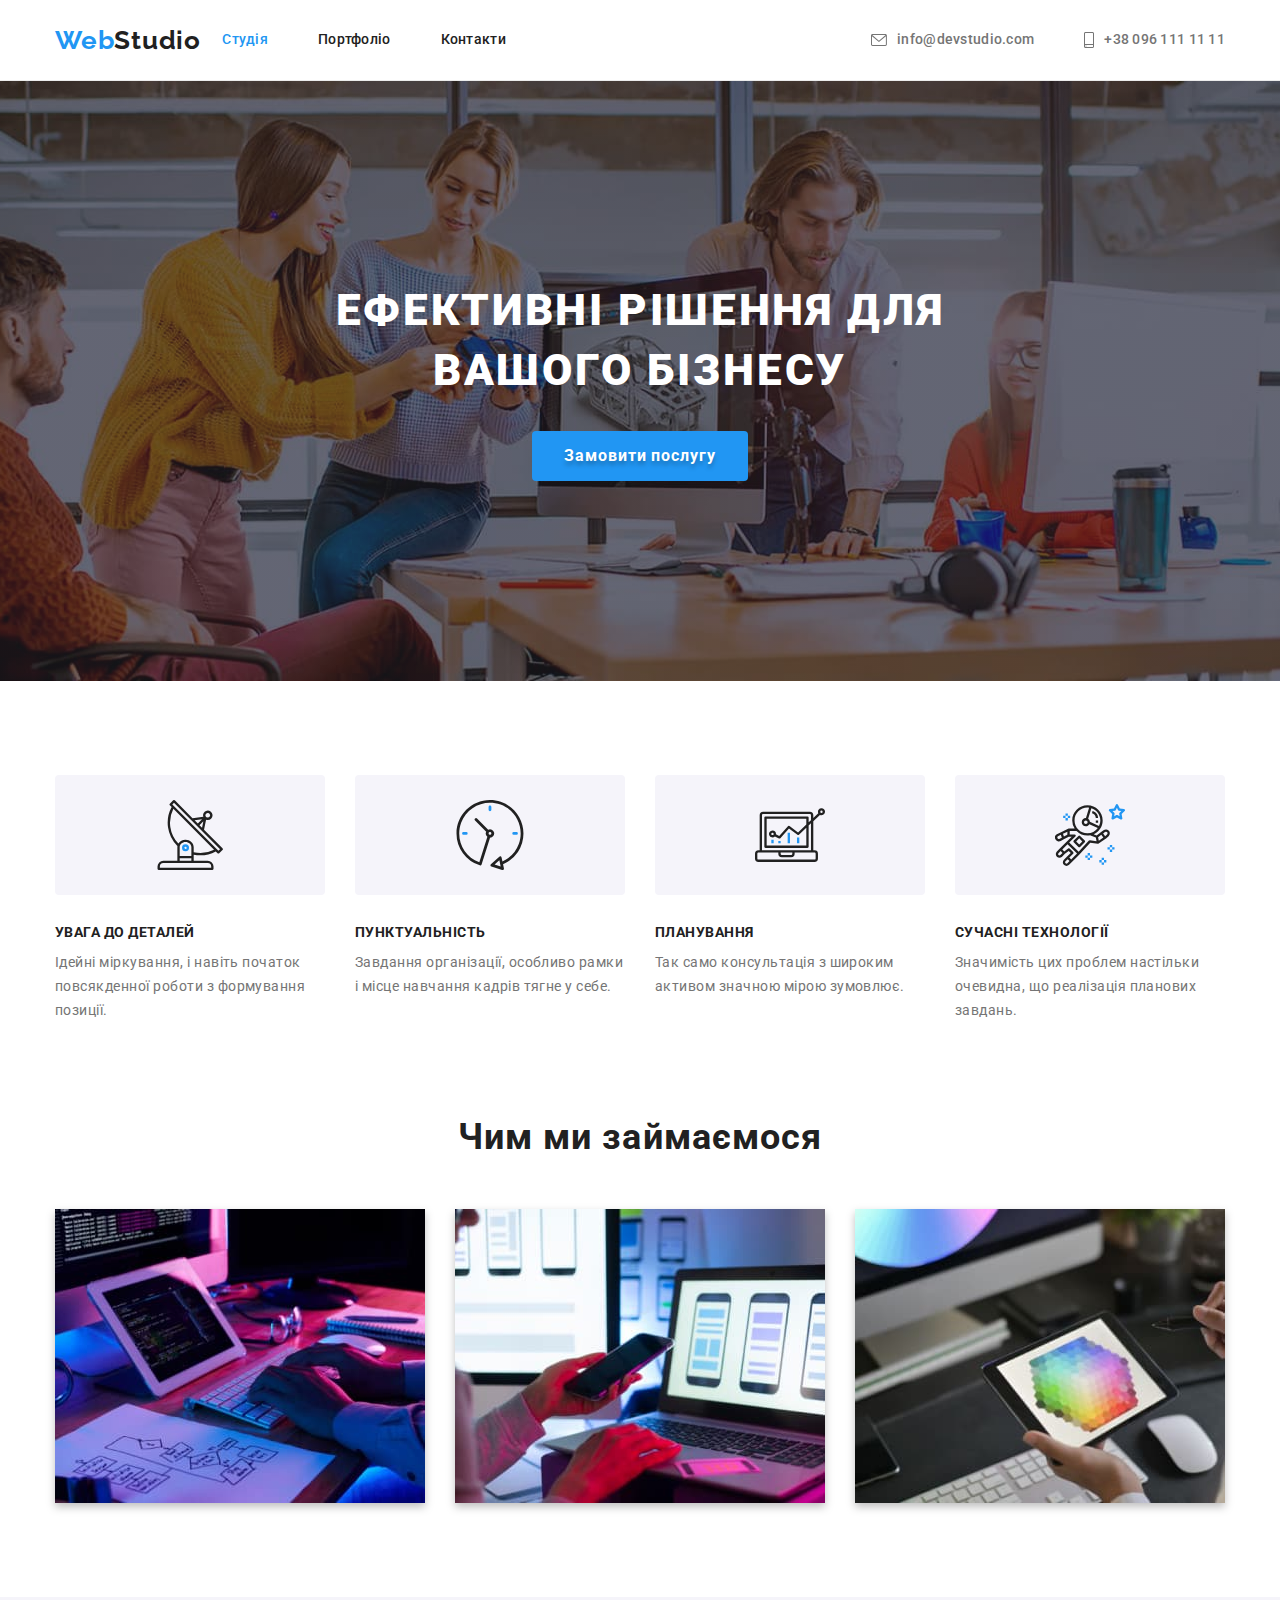
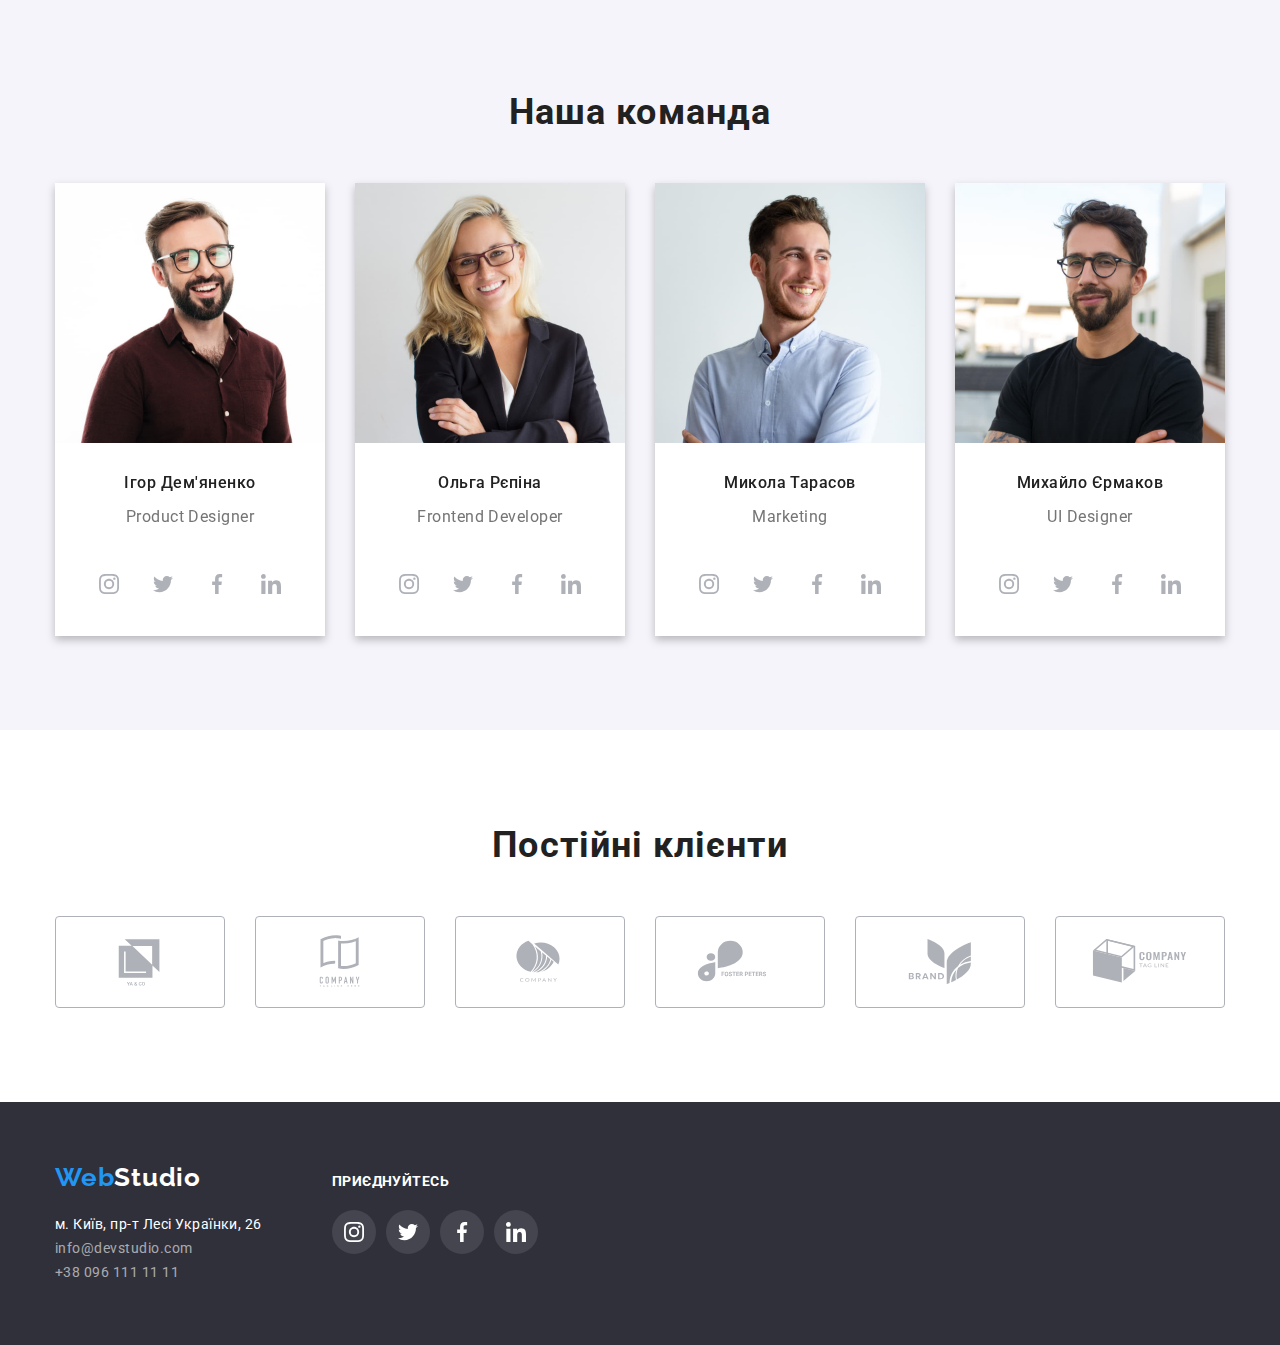
==== index.html @ 05316a00 "Copypasting files from the previous homework" ====
<!DOCTYPE html>
<html lang="uk">
  <head>
    <meta charset="UTF-8" />
    <meta http-equiv="X-UA-Compatible" content="IE=edge" />
    <meta name="viewport" content="width=device-width, initial-scale=1.0" />
    <title>WebStudio</title>
    <link
      href="https://fonts.googleapis.com/css2?family=Raleway:wght@700&family=Roboto:wght@400;500;700;900&display=swap"
      rel="stylesheet"
    />
    <link
      rel="stylesheet"
      href="https://cdnjs.cloudflare.com/ajax/libs/modern-normalize/1.1.0/modern-normalize.min.css"
    />
    <link rel="stylesheet" href="./css/styles.css" />
  </head>
  <body>
    <header>
      <div class="container main-nav">
        <a href="./index.html" class="logo"><span class="web-logo">Web</span>Studio</a>
        <nav>
          <ul class="site-nav list">
            <li class="item"><a href="./index.html" class="link current">Студія</a></li>
            <li class="item"><a href="./portfolio.html" class="link">Портфоліо</a></li>
            <li class="item"><a href="" class="link">Контакти</a></li>
          </ul>
        </nav>
        <ul class="auth-nav list">
          <li class="item">
            <a href="mailto:info@devstudio.com" class="link">
              <svg class="auth-icon auth-mail" width="16" height="12">
                <use href="./images/icons.svg#icon-envelope"></use>
              </svg>
              <span>info@devstudio.com</span></a
            >
          </li>
          <li class="item">
            <a href="tel:+380961111111" class="link">
              <svg class="auth-icon auth-tel" width="10" height="16">
                <use href="./images/icons.svg#icon-smartphone"></use></svg
              >+38 096 111 11 11</a
            >
          </li>
        </ul>
      </div>
    </header>
    <main>
      <section class="hero">
        <div class="container">
          <h1 class="hero-title">Ефективні рішення для<br />вашого бізнесу</h1>
          <button type="button" class="button primary">Замовити послугу</button>
        </div>
      </section>
      <section class="section">
        <div class="container">
          <!-- ПЕРЕВАГИ-->
          <h2 class="visually-hidden">Наші переваги</h2>
          <ul class="list advantages">
            <li class="item">
              <div class="icon">
                <svg width="70" height="70">
                  <use href="./images/icons.svg#icon-details"></use>
                </svg>
              </div>
              <h3 class="title">УВАГА ДО ДЕТАЛЕЙ</h3>
              <p class="text">
                Ідейні міркування, і навіть початок повсякденної роботи з формування позиції.
              </p>
            </li>
            <li class="item">
              <div class="icon">
                <svg width="70" height="70">
                  <use href="./images/icons.svg#icon-clock"></use>
                </svg>
              </div>
              <h3 class="title">ПУНКТУАЛЬНІСТЬ</h3>
              <p class="text">
                Завдання організації, особливо рамки і місце навчання кадрів тягне у себе.
              </p>
            </li>
            <li class="item">
              <div class="icon">
                <svg width="70" height="70">
                  <use href="./images/icons.svg#icon-diagram"></use>
                </svg>
              </div>
              <h3 class="title">ПЛАНУВАННЯ</h3>
              <p class="text">Так само консультація з широким активом значною мірою зумовлює.</p>
            </li>
            <li class="item">
              <div class="icon">
                <svg width="70" height="70">
                  <use href="./images/icons.svg#icon-astronaut"></use>
                </svg>
              </div>
              <h3 class="title">СУЧАСНІ ТЕХНОЛОГІЇ</h3>
              <p class="text">
                Значимість цих проблем настільки очевидна, що реалізація планових завдань.
              </p>
            </li>
          </ul>
        </div>
      </section>
      <section class="section section-projects">
        <!-- ЧИМ МИ ЗАЙМАЄМОСЬ -->
        <div class="container">
          <h2 class="section-title">Чим ми займаємося</h2>
          <ul class="list section-list">
            <li class="item">
              <img src="./images/tablet.jpg" alt="Друк на планшеті" width="370" />
            </li>
            <li class="item">
              <img src="./images/phone.jpg" alt="Друк з телефона" width="370" />
            </li>
            <li class="item">
              <img src="./images/color.jpg" alt="Палітра кольорів" width="370" />
            </li>
          </ul>
        </div>
      </section>
      <section class="section section-team">
        <div class="container">
          <!-- КОМАНДА -->
          <h2 class="section-title">Наша команда</h2>
          <ul class="list section-list">
            <li class="item">
              <img
                class="person-img"
                src="./images/photo/demyanenko.jpg"
                alt="Ігор Дем'яненко"
                width="270"
              />
              <h3 class="name">Ігор Дем'яненко</h3>
              <p class="position">Product Designer</p>
              <ul class="social-list list">
                <li class="social-item">
                  <a href="" class="social-link link">
                    <svg class="social-icon" width="20" height="20">
                      <use href="./images/icons.svg#icon-instagram"></use>
                    </svg>
                  </a>
                </li>
                <li class="social-item">
                  <a href="" class="social-link link">
                    <svg class="social-icon" width="20" height="20">
                      <use href="./images/icons.svg#icon-twitter"></use>
                    </svg>
                  </a>
                </li>
                <li class="social-item">
                  <a href="" class="social-link link">
                    <svg class="social-icon" width="20" height="20">
                      <use href="./images/icons.svg#icon-facebook"></use>
                    </svg>
                  </a>
                </li>
                <li class="social-item">
                  <a href="" class="social-link link">
                    <svg class="social-icon" width="20" height="20">
                      <use href="./images/icons.svg#icon-linkedin"></use>
                    </svg>
                  </a>
                </li>
              </ul>
            </li>
            <li class="item">
              <img
                class="person-img"
                src="./images/photo/repina.jpg"
                alt="Ольга Рєпіна"
                width="270"
              />
              <h3 class="name">Ольга Рєпіна</h3>
              <p class="position">Frontend Developer</p>
              <ul class="social-list list">
                <li class="social-item">
                  <a href="" class="social-link link">
                    <svg class="social-icon" width="20" height="20">
                      <use href="./images/icons.svg#icon-instagram"></use>
                    </svg>
                  </a>
                </li>
                <li class="social-item">
                  <a href="" class="social-link link">
                    <svg class="social-icon" width="20" height="20">
                      <use href="./images/icons.svg#icon-twitter"></use>
                    </svg>
                  </a>
                </li>
                <li class="social-item">
                  <a href="" class="social-link link">
                    <svg class="social-icon" width="20" height="20">
                      <use href="./images/icons.svg#icon-facebook"></use>
                    </svg>
                  </a>
                </li>
                <li class="social-item">
                  <a href="" class="social-link link">
                    <svg class="social-icon" width="20" height="20">
                      <use href="./images/icons.svg#icon-linkedin"></use>
                    </svg>
                  </a>
                </li>
              </ul>
            </li>
            <li class="item">
              <img
                class="person-img"
                src="./images/photo/tarasov.jpg"
                alt="Микола Тарасов"
                width="270"
              />
              <h3 class="name">Микола Тарасов</h3>
              <p class="position">Marketing</p>
              <ul class="social-list list">
                <li class="social-item">
                  <a href="" class="social-link link">
                    <svg class="social-icon" width="20" height="20">
                      <use href="./images/icons.svg#icon-instagram"></use>
                    </svg>
                  </a>
                </li>
                <li class="social-item">
                  <a href="" class="social-link link">
                    <svg class="social-icon" width="20" height="20">
                      <use href="./images/icons.svg#icon-twitter"></use>
                    </svg>
                  </a>
                </li>
                <li class="social-item">
                  <a href="" class="social-link link">
                    <svg class="social-icon" width="20" height="20">
                      <use href="./images/icons.svg#icon-facebook"></use>
                    </svg>
                  </a>
                </li>
                <li class="social-item">
                  <a href="" class="social-link link">
                    <svg class="social-icon" width="20" height="20">
                      <use href="./images/icons.svg#icon-linkedin"></use>
                    </svg>
                  </a>
                </li>
              </ul>
            </li>
            <li class="item">
              <img
                class="person-img"
                src="./images/photo/ermakov.jpg"
                alt="Михайло Єрмаков"
                width="270"
              />
              <h3 class="name">Михайло Єрмаков</h3>
              <p class="position">UI Designer</p>
              <ul class="social-list list">
                <li class="social-item">
                  <a href="" class="social-link link">
                    <svg class="social-icon" width="20" height="20">
                      <use href="./images/icons.svg#icon-instagram"></use>
                    </svg>
                  </a>
                </li>
                <li class="social-item">
                  <a href="" class="social-link link">
                    <svg class="social-icon" width="20" height="20">
                      <use href="./images/icons.svg#icon-twitter"></use>
                    </svg>
                  </a>
                </li>
                <li class="social-item">
                  <a href="" class="social-link link">
                    <svg class="social-icon" width="20" height="20">
                      <use href="./images/icons.svg#icon-facebook"></use>
                    </svg>
                  </a>
                </li>
                <li class="social-item">
                  <a href="" class="social-link link">
                    <svg class="social-icon" width="20" height="20">
                      <use href="./images/icons.svg#icon-linkedin"></use>
                    </svg>
                  </a>
                </li>
              </ul>
            </li>
          </ul>
        </div>
      </section>
      <section class="section">
        <div class="container">
          <h2 class="section-title">Постійні клієнти</h2>
          <ul class="list clients-list">
            <li class="item">
              <a class="link-company" href="" class="list-company">
                <svg class="button-icon" width="106" height="60">
                  <use href="./images/icons.svg#icon-ya_co"></use>
                </svg>
              </a>
            </li>
            <li class="item clients-item">
              <a class="link-company" href="" class="list-company">
                <svg class="button-icon" width="106" height="60">
                  <use href="./images/icons.svg#icon-company"></use>
                </svg>
              </a>
            </li>
            <li class="item clients-item">
              <a class="link-company" href="" class="list-company">
                <svg class="button-icon" width="106" height="60">
                  <use href="./images/icons.svg#icon-logo-2"></use>
                </svg>
              </a>
            </li>
            <li class="item clients-item">
              <a class="link-company" href="" class="list-company">
                <svg class="button-icon" width="106" height="60">
                  <use href="./images/icons.svg#icon-fosters"></use>
                </svg>
              </a>
            </li>
            <li class="item clients-item">
              <a class="link-company" href="" class="list-company">
                <svg class="button-icon" width="106" height="60">
                  <use href="./images/icons.svg#icon-brand"></use>
                </svg>
              </a>
            </li>
            <li class="item clients-item">
              <a class="link-company" href="" class="list-company">
                <svg class="button-icon" width="106" height="60">
                  <use href="./images/icons.svg#icon-tag-line"></use>
                </svg>
              </a>
            </li>
          </ul>
        </div>
      </section>
    </main>
    <footer class="list-footer">
      <div class="container all-contacts">
        <div>
          <a href="./index.html" class="logo footer"><span class="web-logo">Web</span>Studio</a>
          <address>
            <ul class="list contact">
              <li class="item">
                <a
                  class="address"
                  href="https://goo.gl/maps/xQ3tT5N6ZBUTE3oR9"
                  target="_blank"
                  rel="noreferrer noopener nofollow"
                  >м. Київ, пр-т Лесі Українки, 26</a
                >
              </li>
              <li class="item">
                <a class="info" href="mailto:info@devstudio.com">info@devstudio.com</a>
              </li>
              <li class="item"><a class="info" href="tel:+380961111111">+38 096 111 11 11</a></li>
            </ul>
          </address>
        </div>
        <div class="social-contacts">
          <p class="join">Приєднуйтесь</p>
          <ul class="social-list list">
            <li class="social-item">
              <a href="" class="social-link link">
                <svg class="footer-icon" width="20" height="20">
                  <use href="./images/icons.svg#icon-instagram"></use>
                </svg>
              </a>
            </li>
            <li class="social-item">
              <a href="" class="social-link link">
                <svg class="footer-icon" width="20" height="20">
                  <use href="./images/icons.svg#icon-twitter"></use>
                </svg>
              </a>
            </li>
            <li class="social-item">
              <a href="" class="social-link link">
                <svg class="footer-icon" width="20" height="20">
                  <use href="./images/icons.svg#icon-facebook"></use>
                </svg>
              </a>
            </li>
            <li class="social-item">
              <a href="" class="social-link link">
                <svg class="footer-icon" width="20" height="20">
                  <use href="./images/icons.svg#icon-linkedin"></use>
                </svg>
              </a>
            </li>
          </ul>
        </div>
      </div>
    </footer>
  </body>
</html>
---- css/styles.css ----
:root {
  --primary-text-color: #757575;
  --secondary-text-color: #212121;
  --accent-color: #2196f3;
  --primary-bg-color: #ffffff;
  --btn-bck-color: #f5f4fa;
}

body {
  background-color: var(--primary-bg-color);
  color: var(--primary-text-color);

  font-family: Roboto, sans-serif;
  letter-spacing: 0.03em;
}
/* колір фону #FFFFFF */
/* колір основного тексту: #757575; */
/* другорядний колір тексту #212121; */
/* акцент #2196F3 */

.list,
.examples {
  list-style: none;
  margin: 0;
  padding: 0;
}

.container {
  width: 1200px;
  margin-left: auto;
  margin-right: auto;
  padding-left: 15px;
  padding-right: 15px;
}

h1,
h2,
h3,
h4,
h5,
h6 {
  margin: 0;
  padding: 0;
}

p {
  margin: 0;
  padding: 0;
}

img {
  display: block;
  height: auto;
  width: 100%;
}

.section {
  padding-bottom: 94px;
  padding-top: 94px;
}

/*Logo*/

.logo {
  display: inline-block;
  margin-right: auto;

  color: var(--secondary-text-color);

  font-family: Raleway, sans-serif;
  letter-spacing: 0.03em;
  font-weight: 700;
  font-size: 26px;
  line-height: 1.19;
  text-decoration: none;
}

.web-logo {
  color: var(--accent-color);
}

header {
  border-bottom: 1px solid #ececec;
}

/*Main-nav*/
.main-nav {
  display: flex;
  align-items: center;
}
/*Site-nav*/

.site-nav {
  display: flex;
}

.site-nav .item:not(:last-child) {
  margin-right: 50px;
}

.site-nav {
  margin-right: 344px;
}

.site-nav .link {
  display: block;
  padding-top: 32px;
  padding-bottom: 32px;

  color: var(--secondary-text-color);

  font-size: 14px;
  font-weight: 500;
  line-height: 1.14;
  letter-spacing: 0.02em;
  text-decoration: none;
}
.site-nav .link:hover,
.site-nav .link:focus {
  color: var(--accent-color);
}

.site-nav .link.current {
  color: var(--accent-color);
}

/* Auth-nav */

.auth-nav {
  display: flex;
  margin-left: auto;
}

.auth-nav .item:not(:last-child) {
  margin-right: 50px;
}

.auth-nav .link {
  display: flex;
  align-items: center;

  color: var(--primary-text-color);

  font-weight: 500;
  font-size: 14px;
  line-height: 1.14;
  letter-spacing: 0.02em;
  text-decoration: none;
}

.auth-nav .link:hover,
.auth-nav .link:focus {
  color: var(--accent-color);
}

.auth-icon {
  margin-right: 10px;
  fill: currentColor;
  display: block;
}

/* Hero */
.hero {
  max-width: 1600px;
  padding-top: 200px;
  padding-bottom: 200px;
  margin: auto;
  background-color: #2f303a;
  background-image: linear-gradient(to right, rgba(47, 48, 58, 0.4), rgba(47, 48, 58, 0.4)),
    url(../images/hero.jpg);
  background-repeat: no-repeat;
  background-position: center;
}

.hero-title {
  margin-top: 0;
  margin-bottom: 0;
  padding-bottom: 30px;
  color: var(--primary-bg-color);

  font-weight: 900;
  font-size: 44px;
  line-height: 1.36;
  text-align: center;
  letter-spacing: 0.06em;
  text-transform: uppercase;
}

/* Advantages  */

.advantages {
  display: flex;
  justify-content: space-between;
}

.advantages .item {
  width: 270px;
}

.advantages .title {
  margin-bottom: 10px;

  color: var(--secondary-text-color);

  font-size: 14px;
  line-height: 1.14;
  text-transform: uppercase;
}

.advantages .text {
  font-size: 14px;
  line-height: 1.71;
}

.advantages .icon {
  display: flex;
  align-items: center;
  justify-content: center;

  width: 100%;
  height: 120px;
  margin-bottom: 30px;

  background-color: var(--btn-bck-color);
  border-radius: 4px;
}
/* Projects */

.section-projects {
  padding-top: 0px;
}

/* Section Team*/
.section-team {
  background-color: var(--btn-bck-color);
}

.section-list {
  display: flex;
}

.section-list .item {
  background-color: #fff;
  filter: drop-shadow(0px 4px 4px rgba(0, 0, 0, 0.25));
}

.section-list .item:not(:last-child) {
  margin-right: 30px;
}

.section .section-title {
  margin-bottom: 50px;

  color: var(--secondary-text-color);

  font-size: 36px;
  line-height: 1.17;
  text-align: center;
  letter-spacing: 0.03em;
}

.person-img {
  margin-bottom: 30px;
}

.name {
  margin-bottom: 10px;
}

.position {
  margin-bottom: 30px;
}

.section-list .social-list {
  display: flex;
  justify-content: center;
  align-content: center;
  margin-top: 16px;
  margin-bottom: 30px;
}

.section-list .social-item {
  margin-right: 10px;
  width: 44px;
  height: 44px;
}

.section-list .social-item:last-child {
  margin-right: 0px;
}

.social-list .social-link {
  width: 100%;
  height: 100%;

  display: flex;
  align-items: center;
  justify-content: center;
  align-content: center;

  color: rgba(175, 177, 184, 1);
  background-color: var(--primary-bg-color);
  border-radius: 50%;
}

.section-list .social-icon {
  fill: currentColor;
}

.section-list .social-link:hover,
.section-list .social-link:focus {
  background-color: var(--accent-color);
  color: var(--primary-bg-color);
}

.section-list .social-link:hover .social-icon,
.section-list .social-link:focus .social-icon {
  fill: currentColor;
}

/*Clients*/

.clients-list {
  display: flex;
}

.clients-list .item {
  height: 92px;
  width: 170px;
  margin-right: 30px;
}

.clients-list .item:last-child {
  margin-right: 0px;
}

.clients-list .link-company {
  display: flex;
  align-items: center;
  justify-content: center;

  width: 100%;
  height: 100%;

  color: #afb1b8;
  border: 1px solid #afb1b8;
  border-radius: 4px;
}

.clients-list .link-company:hover,
.clients-list .link-company:focus {
  color: var(--accent-color);
  border: 1px solid var(--accent-color);
}

.button-icon {
  fill: currentColor;
}

.clients-list .link-company:hover .button-icon,
.clients-list .link-company:focus .button-icon {
  fill: currentColor;
}

/* Button */

button {
  background-color: var(--accent-color);
  color: var(--primary-bg-color);

  font-family: Roboto, sans-serif;
  font-style: normal;
  font-weight: 500;
  font-size: 16px;
  line-height: 1.62;
  text-align: center;

  cursor: pointer;
}
.button.primary {
  display: block;
  margin: auto;
  min-width: 216px;
  padding: 10px 32px;
  border-radius: 4px;
  border-style: none;

  font-weight: 700;
  font-size: 16px;
  line-height: 1.88;
  text-align: center;
  letter-spacing: 0.06em;
  text-shadow: 0px 4px 4px rgba(0, 0, 0, 0.25);
}
.button.primary:focus,
.button.primary:hover {
  background-color: #188ce8;
  align-items: center;
}
.button.secondary {
  padding: 6px 25px;
  border-color: transparent;
  border-radius: 4px;

  background-color: var(--btn-bck-color);
  color: var(--secondary-text-color);
}

.button.secondary:hover,
.button.secondary:focus {
  background-color: var(--accent-color);
  color: var(--primary-bg-color);
  box-shadow: 0px 3px 1px rgba(0, 0, 0, 0.1), 0px 1px 2px rgba(0, 0, 0, 0.08),
    0px 2px 2px rgba(0, 0, 0, 0.12);
}

/* Portfolio Main Page */

.button-list {
  display: flex;
  justify-content: center;
}

.button-list {
  margin-bottom: 34px;
}

.button-list .item:not(:last-child) {
  margin-right: 8px;
}

.examples {
  display: flex;
  flex-wrap: wrap;
  margin: -15px;
}

.examples .item {
  width: 370px;
  margin: 15px;
}

.examples .title {
  margin-bottom: 4px;
  padding-left: 24px;
  padding-right: 24px;

  color: var(--secondary-text-color);

  font-size: 18px;
  line-height: 2;
  letter-spacing: 0.06em;
  text-decoration: none;
  font-style: normal;
}

.examples .text {
  padding-left: 24px;
  padding-right: 24px;
  padding-bottom: 20px;

  color: var(--primary-text-color);

  font-size: 16px;
  line-height: 1.88;
  text-decoration: none;
  font-style: normal;
}

.examples .link {
  display: block;
  text-decoration: none;
}

.examples .link:hover,
.examples .link:focus {
  box-shadow: 0px 1px 1px rgba(0, 0, 0, 0.12), 0px 4px 4px rgba(0, 0, 0, 0.06),
    1px 4px 6px rgba(0, 0, 0, 0.16);
}

.list .name {
  color: var(--secondary-text-color);

  font-weight: 500;
  font-size: 16px;
  line-height: 1.19;
  text-align: center;
}

.list .position {
  font-size: 16px;
  line-height: 1.9;
  text-align: center;
}

.text-border {
  padding-top: 20px;
  border-bottom: 1px solid #eeeeee;
  border-right: 1px solid #eeeeee;
  border-left: 1px solid #eeeeee;
}

/* Footer */

footer {
  background-color: #2f303a;
}

.logo.footer {
  color: var(--primary-bg-color);
  margin-bottom: 20px;
}

.list-footer {
  list-style: none;
  padding-top: 60px;
  padding-bottom: 60px;
}
.contact .address {
  margin-bottom: 9px;

  color: var(--primary-bg-color);
  font-style: normal;
  font-size: 14px;
  line-height: 1.7;
  text-decoration: none;
}

.contact .info {
  margin-bottom: 9px;

  color: rgba(255, 255, 255, 0.6);
  font-style: normal;
  font-size: 14px;
  line-height: 1.71;
  text-decoration: none;
}

.contact .info:hover,
.contact .info:focus,
.contact .address:hover,
.contact .address:focus {
  color: var(--accent-color);
}

.all-contacts {
  display: flex;
  align-items: baseline;
}

.all-contacts .social-contacts {
  margin-left: 70px;
}

.social-contacts .join {
  margin-bottom: 20px;

  font-family: 'Roboto';
  font-size: 14px;
  font-weight: 700;
  line-height: 1.14;
  letter-spacing: 0.03em;
  text-transform: uppercase;

  color: var(--primary-bg-color);
}

.social-contacts .social-list {
  display: flex;
}

.social-contacts .social-item {
  width: 44px;
  height: 44px;
  margin-right: 10px;
}

.social-contacts .social-item:last-child {
  margin-right: 0px;
}

.social-contacts .social-link {
  width: 100%;
  height: 100%;
  background-color: rgba(255, 255, 255, 0.1);
  color: var(--btn-bck-color);
  border-radius: 50%;
  display: flex;
  align-items: center;
  justify-content: center;
  align-content: center;
}

.social-contacts .social-link:hover,
.social-contacts .social-link:focus {
  background-color: var(--accent-color);
}

.footer-icon {
  fill: var(--primary-bg-color);
}

.visually-hidden {
  position: absolute;
  white-space: nowrap;
  width: 1px;
  height: 1px;
  overflow: hidden;
  border: 0;
  padding: 0;
  clip: rect(0 0 0 0);
  clip-path: inset(50%);
  margin: -1px;
}
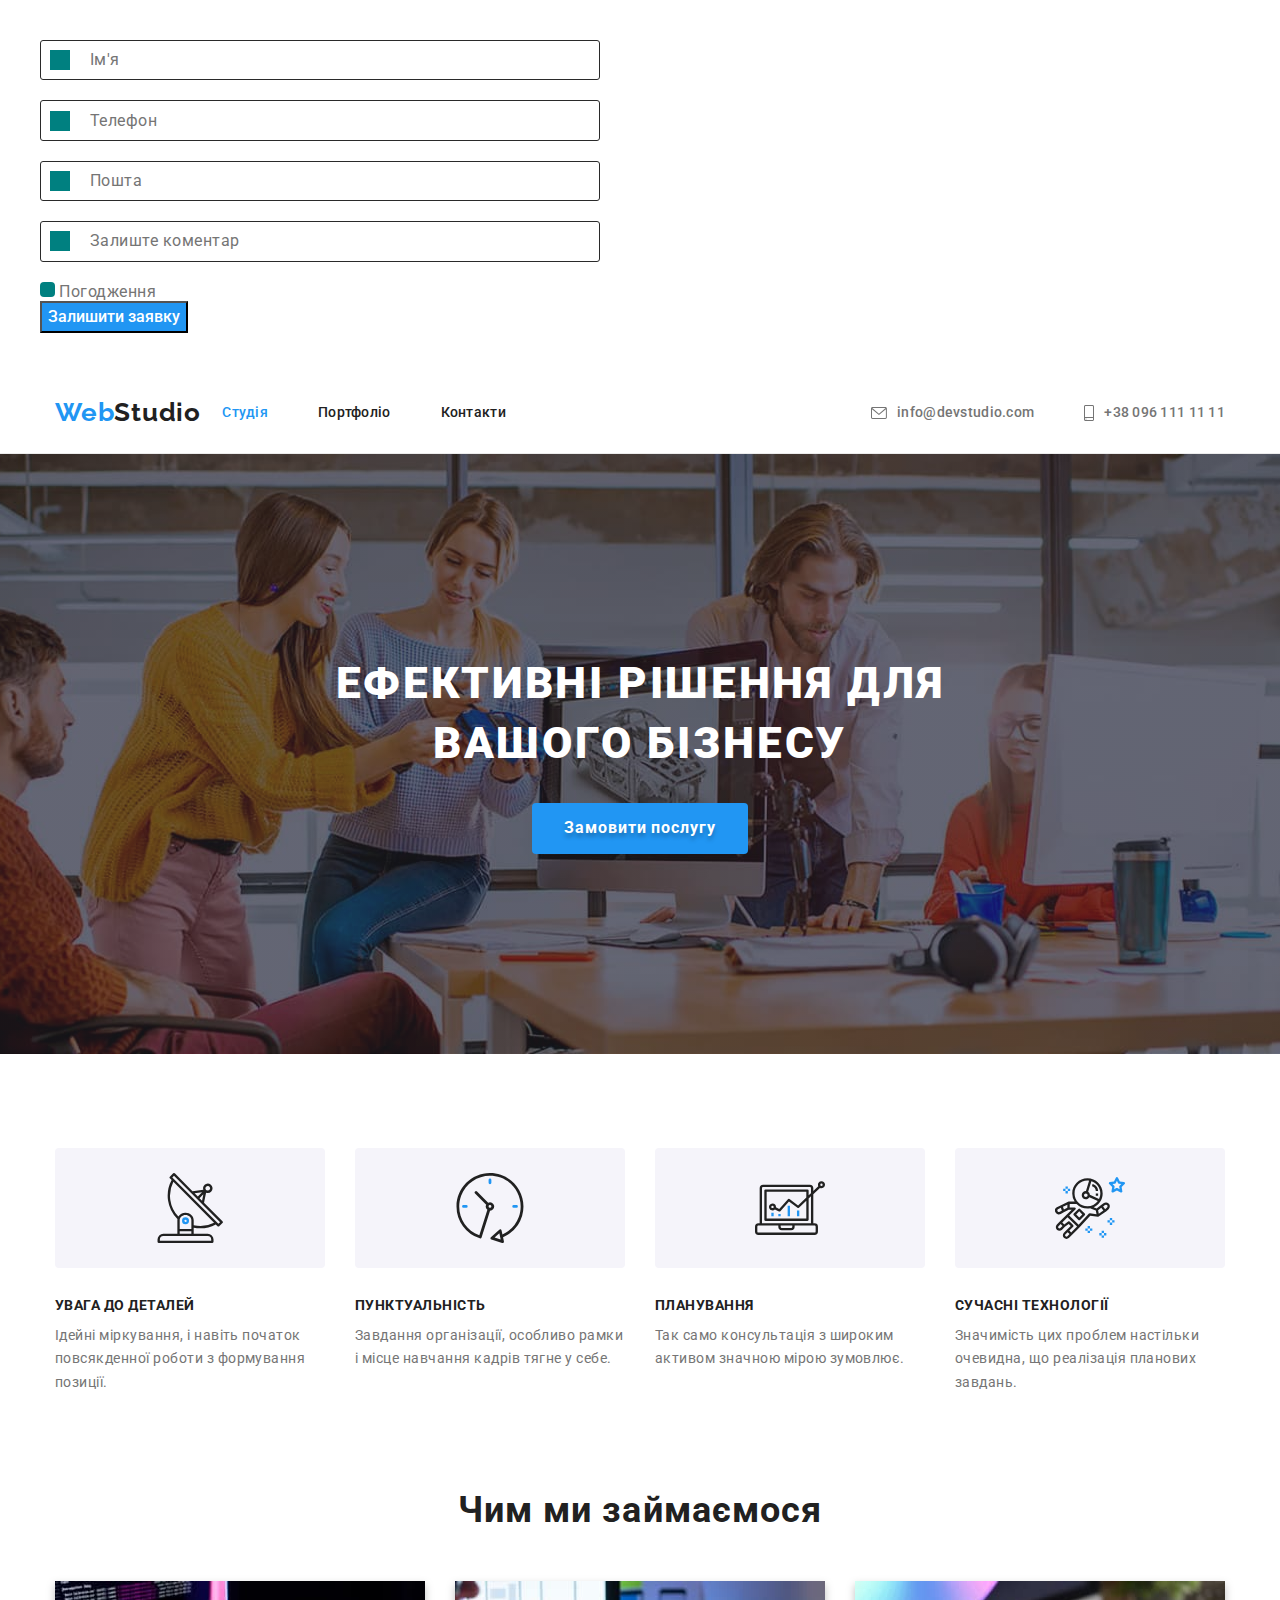
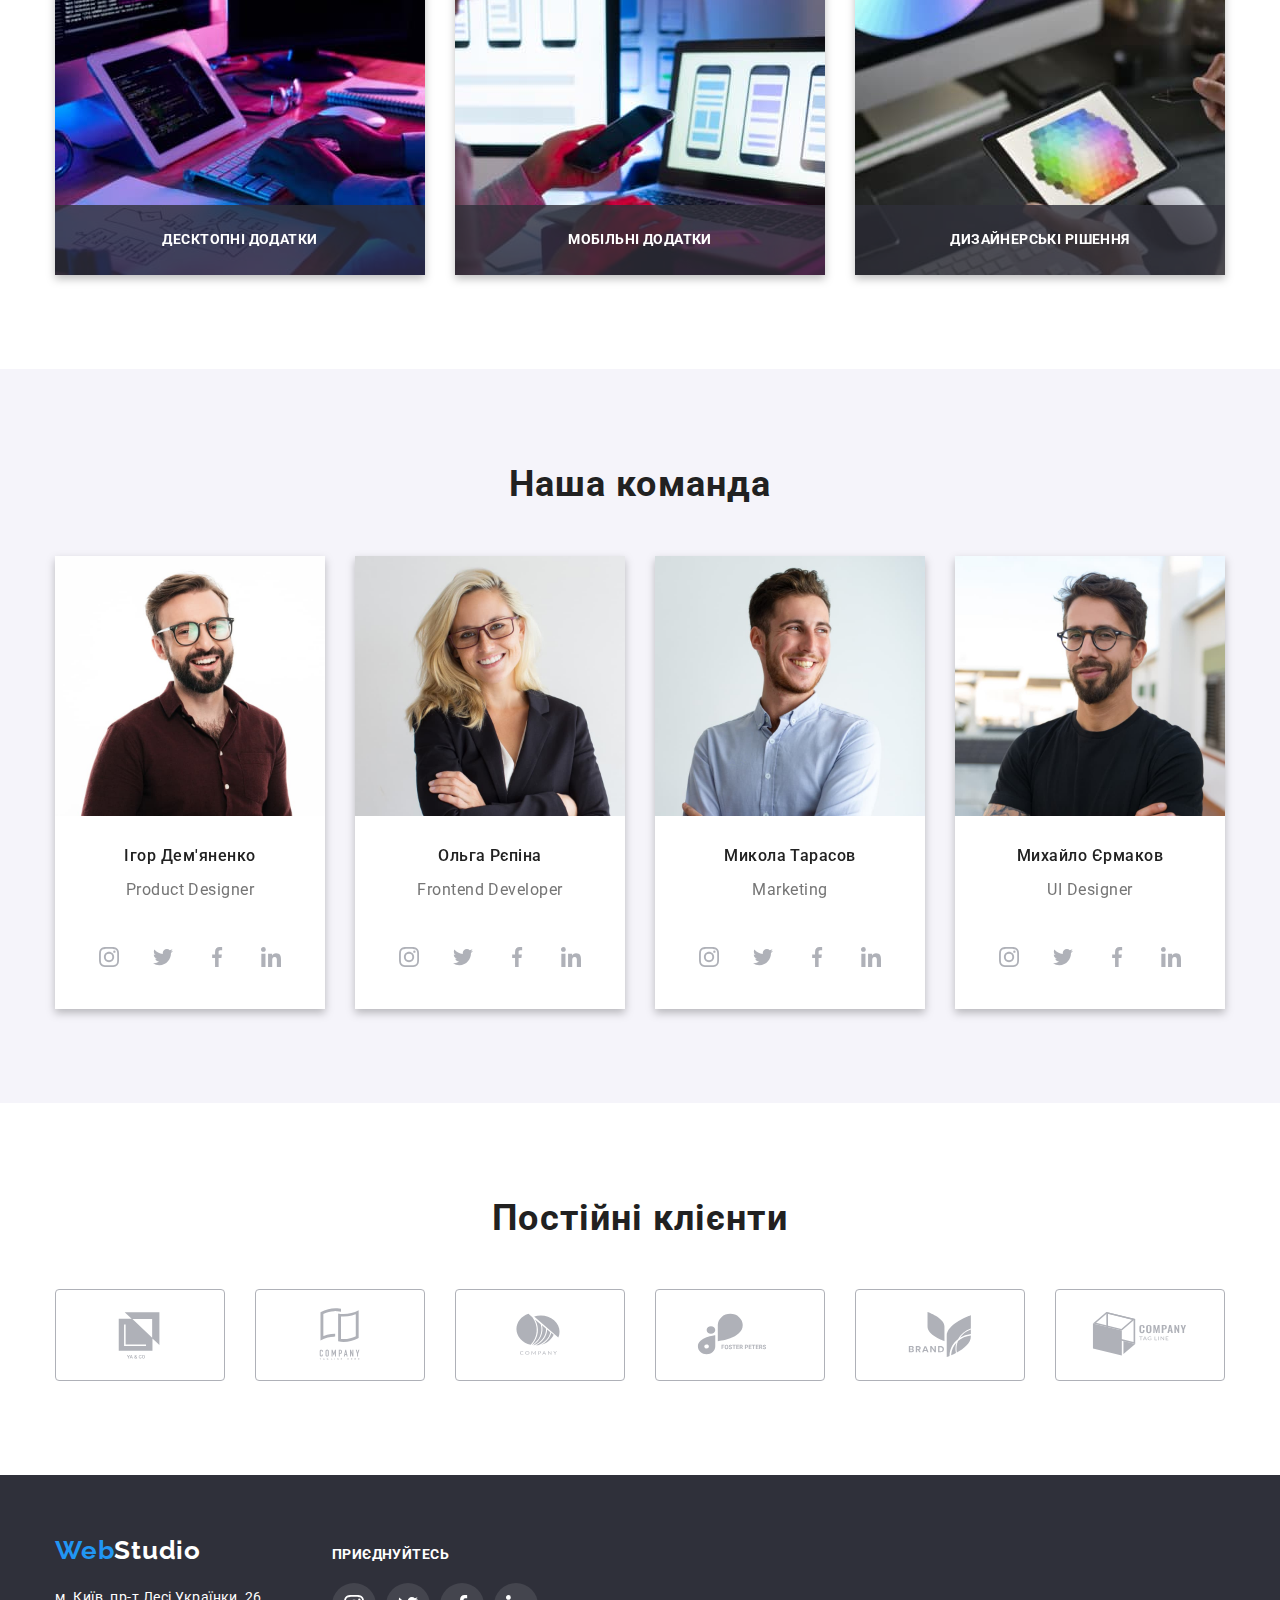
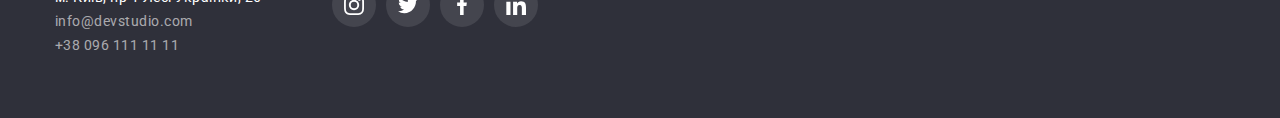
==== commit ff5370c9: "overlay" ====
--- a/index.html
+++ b/index.html
@@ -16,6 +16,43 @@
     <link rel="stylesheet" href="./css/styles.css" />
   </head>
   <body>
+    <!-- ФОРМА-->
+    <form class="form">
+      <div class="form-field">
+        <input type="text" class="form-input" name="name" id="name" placeholder=" " />
+        <label for="name" class="form-label">Ім'я</label>
+        <span class="form-icon"></span>
+      </div>
+
+      <div class="form-field">
+        <input type="tel" class="form-input" name="name" id="name" placeholder=" " />
+        <label for="tel" class="form-label">Телефон</label>
+        <span class="form-icon"></span>
+      </div>
+
+      <div class="form-field">
+        <input type="mail" class="form-input" name="name" id="name" placeholder=" " />
+        <label for="mail" class="form-label">Пошта</label>
+        <span class="form-icon"></span>
+      </div>
+
+      <div class="form-field">
+        <input type="text" class="form-input" name="name" id="name" placeholder=" " />
+        <label for="text" class="form-label">Залиште коментар</label>
+        <span class="form-icon"></span>
+      </div>
+
+      <div>
+        <label class="checkbox-label">
+          <input class="checkbox" type="checkbox" name="name" value="Погодження" placeholder=" " />
+          <span class="checkbox-icon"></span>
+          Погодження</label
+        >
+      </div>
+
+      <button type="submit">Залишити заявку</button>
+    </form>
+
     <header>
       <div class="container main-nav">
         <a href="./index.html" class="logo"><span class="web-logo">Web</span>Studio</a>
@@ -109,12 +146,15 @@
           <ul class="list section-list">
             <li class="item">
               <img src="./images/tablet.jpg" alt="Друк на планшеті" width="370" />
+              <p class="label">десктопні додатки</p>
             </li>
             <li class="item">
               <img src="./images/phone.jpg" alt="Друк з телефона" width="370" />
+              <p class="label">мобільні додатки</p>
             </li>
             <li class="item">
               <img src="./images/color.jpg" alt="Палітра кольорів" width="370" />
+              <p class="label">дизайнерські рішення</p>
             </li>
           </ul>
         </div>
@@ -394,5 +434,6 @@
         </div>
       </div>
     </footer>
+    <script src="./js/modal.js"></script>
   </body>
 </html>
--- a/css/styles.css
+++ b/css/styles.css
@@ -118,10 +118,30 @@
 .site-nav .link:hover,
 .site-nav .link:focus {
   color: var(--accent-color);
-}
-
-.site-nav .link.current {
+
+  transition-duration: 250ms;
+  transition-timing-function: cubic-bezier(0.4, 0, 0.2, 1);
+}
+
+.site-nav .current {
   color: var(--accent-color);
+
+  position: relative;
+  opacity: 1;
+}
+
+.site-nav .current::after {
+  content: ''
+  display: inline-block;
+  color: var(--accent-color);
+
+  position: absolute;
+  margin: 0;
+  box-sizing: border-box;
+  width: 28px;
+  height: 4px;
+  border-radius: 2px;
+  bottom: 0;
 }
 
 /* Auth-nav */
@@ -151,6 +171,9 @@
 .auth-nav .link:hover,
 .auth-nav .link:focus {
   color: var(--accent-color);
+
+  transition-duration: 250ms;
+  transition-timing-function: cubic-bezier(0.4, 0, 0.2, 1);
 }
 
 .auth-icon {
@@ -230,6 +253,35 @@
   padding-top: 0px;
 }
 
+.section-projects .item {
+  display: block;
+  position: relative;
+}
+
+.section-projects .label {
+  display: flex;
+  justify-content: center;
+  align-items: center;
+  bottom: 0;
+
+  position: absolute;
+  width: 100%;
+  height: 70px;
+
+  font-family: 'Roboto';
+  font-style: normal;
+  font-weight: 700;
+  font-size: 14px;
+  line-height: 1.14;
+  text-align: center;
+  letter-spacing: 0.03em;
+  text-transform: uppercase;
+  padding: 27, 113;
+
+  color: var(--primary-bg-color);
+  background: rgba(47, 48, 58, 0.8);
+}
+
 /* Section Team*/
 .section-team {
   background-color: var(--btn-bck-color);
@@ -311,11 +363,17 @@
 .section-list .social-link:focus {
   background-color: var(--accent-color);
   color: var(--primary-bg-color);
+
+  transition-duration: 250ms;
+  transition-timing-function: cubic-bezier(0.4, 0, 0.2, 1);
 }
 
 .section-list .social-link:hover .social-icon,
 .section-list .social-link:focus .social-icon {
   fill: currentColor;
+
+  transition-duration: 250ms;
+  transition-timing-function: cubic-bezier(0.4, 0, 0.2, 1);
 }
 
 /*Clients*/
@@ -351,6 +409,9 @@
 .clients-list .link-company:focus {
   color: var(--accent-color);
   border: 1px solid var(--accent-color);
+
+  transition-duration: 250ms;
+  transition-timing-function: cubic-bezier(0.4, 0, 0.2, 1);
 }
 
 .button-icon {
@@ -360,6 +421,9 @@
 .clients-list .link-company:hover .button-icon,
 .clients-list .link-company:focus .button-icon {
   fill: currentColor;
+
+  transition-duration: 250ms;
+  transition-timing-function: cubic-bezier(0.4, 0, 0.2, 1);
 }
 
 /* Button */
@@ -396,6 +460,9 @@
 .button.primary:hover {
   background-color: #188ce8;
   align-items: center;
+
+  transition-duration: 250ms;
+  transition-timing-function: cubic-bezier(0.4, 0, 0.2, 1);
 }
 .button.secondary {
   padding: 6px 25px;
@@ -412,8 +479,81 @@
   color: var(--primary-bg-color);
   box-shadow: 0px 3px 1px rgba(0, 0, 0, 0.1), 0px 1px 2px rgba(0, 0, 0, 0.08),
     0px 2px 2px rgba(0, 0, 0, 0.12);
-}
-
+
+  transition-duration: 250ms;
+  transition-timing-function: cubic-bezier(0.4, 0, 0.2, 1);
+}
+
+/*Forms*/
+.form {
+  padding: 20px;
+  margin: 20px;
+  width: 600px;
+}
+
+.form-field {
+  position: relative;
+  margin-bottom: 20px;
+}
+
+.form-label {
+  position: absolute;
+  top: 50%;
+  left: 50px;
+  transform: translateY(-50%);
+  transition: transform 250ms linear;
+}
+
+.form-input {
+  width: 100%;
+  margin: 0;
+  padding: 10px 20px;
+  padding-left: 50px;
+  font: inherit;
+  border-radius: 3px;
+  border: 1px solid #2a2a2a;
+}
+
+.form-input:focus + .form-label, 
+.form-input:not(:placeholder-shown) + .form-label {
+  transform: translateY(-50px);
+}
+
+.form-input :placeholder-shown{
+
+}
+
+.form-icon {
+position: absolute;
+top: 50%;
+left: 10px;
+transform: translateY(-50%);
+display: inline-block;
+width: 20px;
+height: 20px;
+background-color: teal;
+}
+
+.form-input:focus ~ .form-icon {
+  background-color: red;
+} 
+
+.checkbox-label {
+  display: inline-block;
+}
+
+.checkbox-icon {
+display: inline-block;
+width: 15px;
+height: 15px;
+border:rgba(0, 0, 0, 0.25);
+border-radius: 4px;
+background-color: teal;
+}
+
+.checkbox:checked + .checkbox-icon {
+  background-color: greenyellow;
+}
 /* Portfolio Main Page */
 
 .button-list {
@@ -476,6 +616,41 @@
 .examples .link:focus {
   box-shadow: 0px 1px 1px rgba(0, 0, 0, 0.12), 0px 4px 4px rgba(0, 0, 0, 0.06),
     1px 4px 6px rgba(0, 0, 0, 0.16);
+
+  transition-duration: 250ms;
+  transition-timing-function: cubic-bezier(0.4, 0, 0.2, 1);
+}
+
+.examples-wrapper {
+position: relative;
+overflow: hidden;
+}
+
+.overlay {
+  font-family: 'Roboto';
+  font-style: normal;
+  font-weight: 400;
+  font-size: 18px;
+  line-height: 1.6;
+  letter-spacing: 0.03em;
+
+  overflow: scroll;
+  transform: translate(0,100%);
+
+  color: var(--primary-bg-color);
+  background-color: rgba(33, 150, 243, 0.9);
+
+  width: 100%;
+  height: 100%;
+
+  padding-top: 63px;
+  padding-bottom: 63px;
+  padding-left: 24px;
+  padding-right: 24px;
+
+  position: absolute;
+  top: 0;
+  left: 0;
 }
 
 .list .name {
@@ -541,6 +716,9 @@
 .contact .address:hover,
 .contact .address:focus {
   color: var(--accent-color);
+
+  transition-duration: 250ms;
+  transition-timing-function: cubic-bezier(0.4, 0, 0.2, 1);
 }
 
 .all-contacts {
@@ -594,13 +772,16 @@
 .social-contacts .social-link:hover,
 .social-contacts .social-link:focus {
   background-color: var(--accent-color);
+
+  transition-duration: 250ms;
+  transition-timing-function: cubic-bezier(0.4, 0, 0.2, 1);
 }
 
 .footer-icon {
   fill: var(--primary-bg-color);
 }
 
-.visually-hidden {
+.visually-hidden, .checkbox {
   position: absolute;
   white-space: nowrap;
   width: 1px;
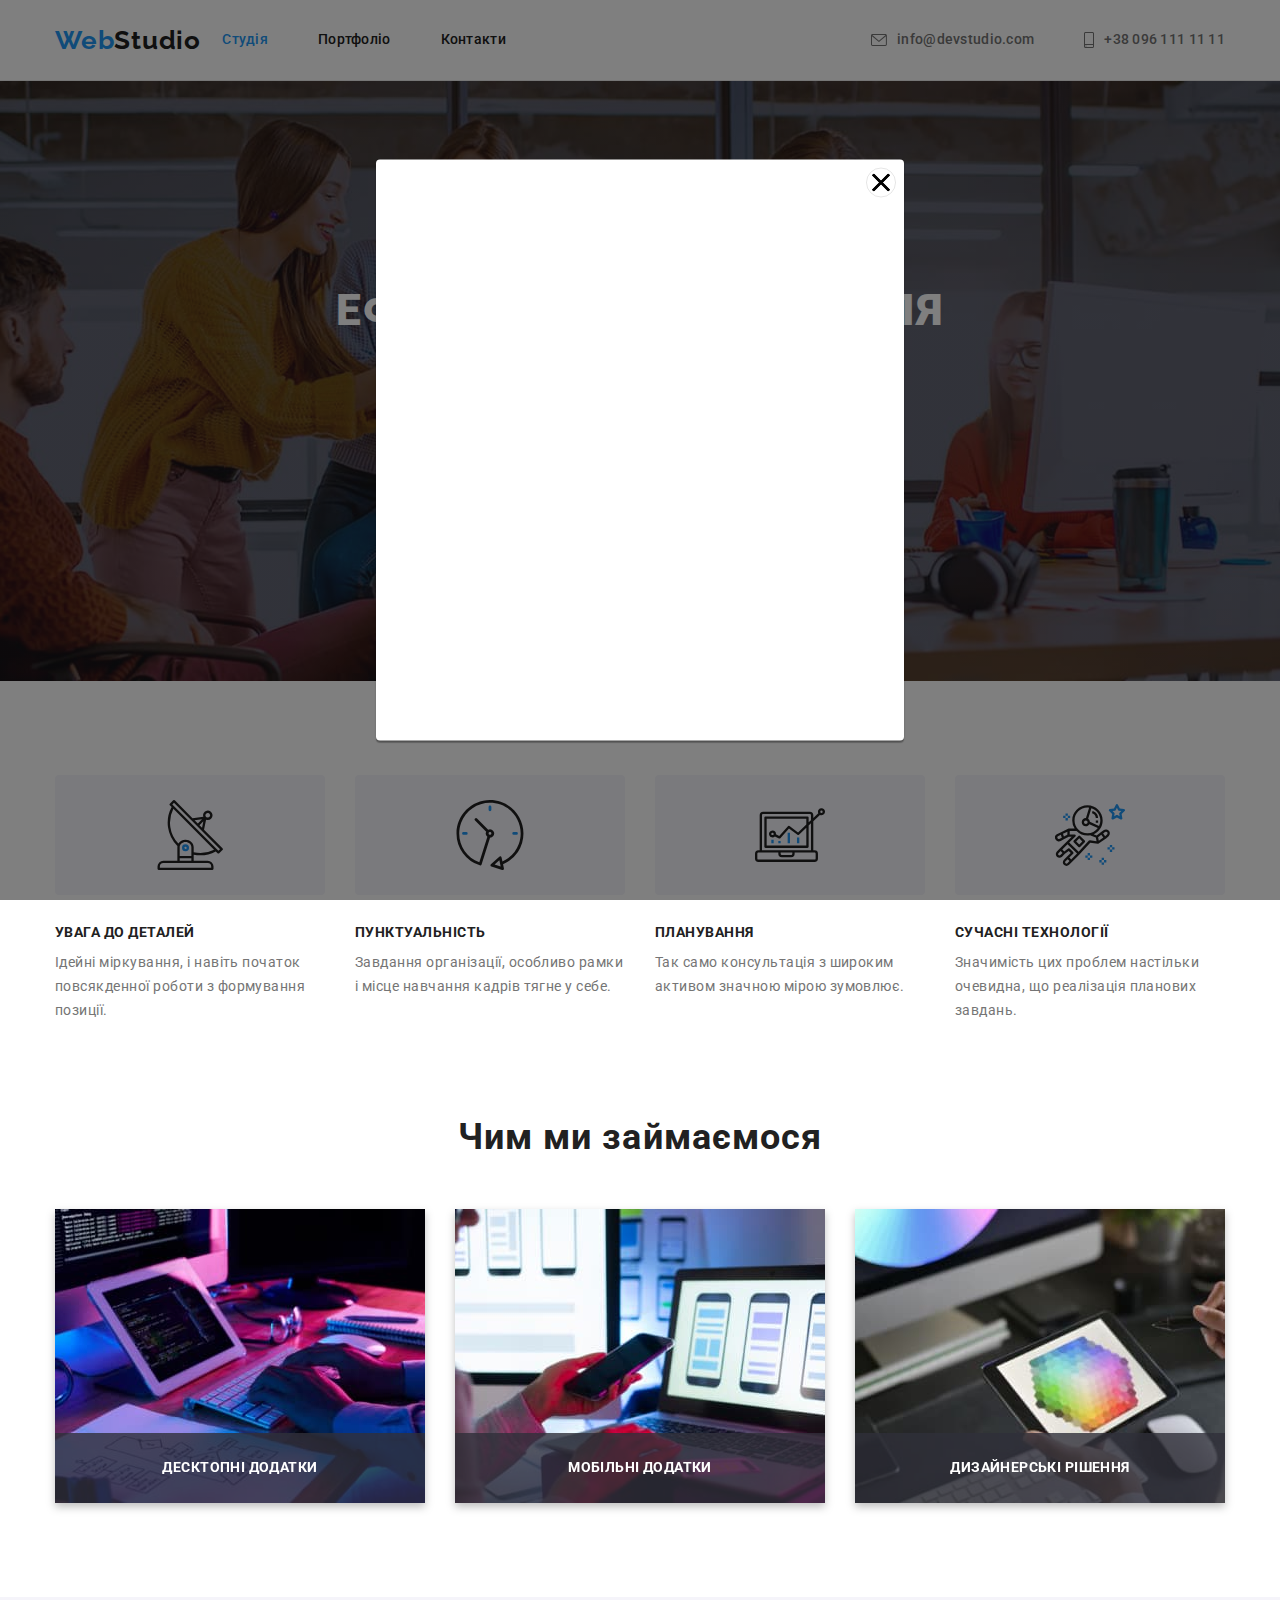
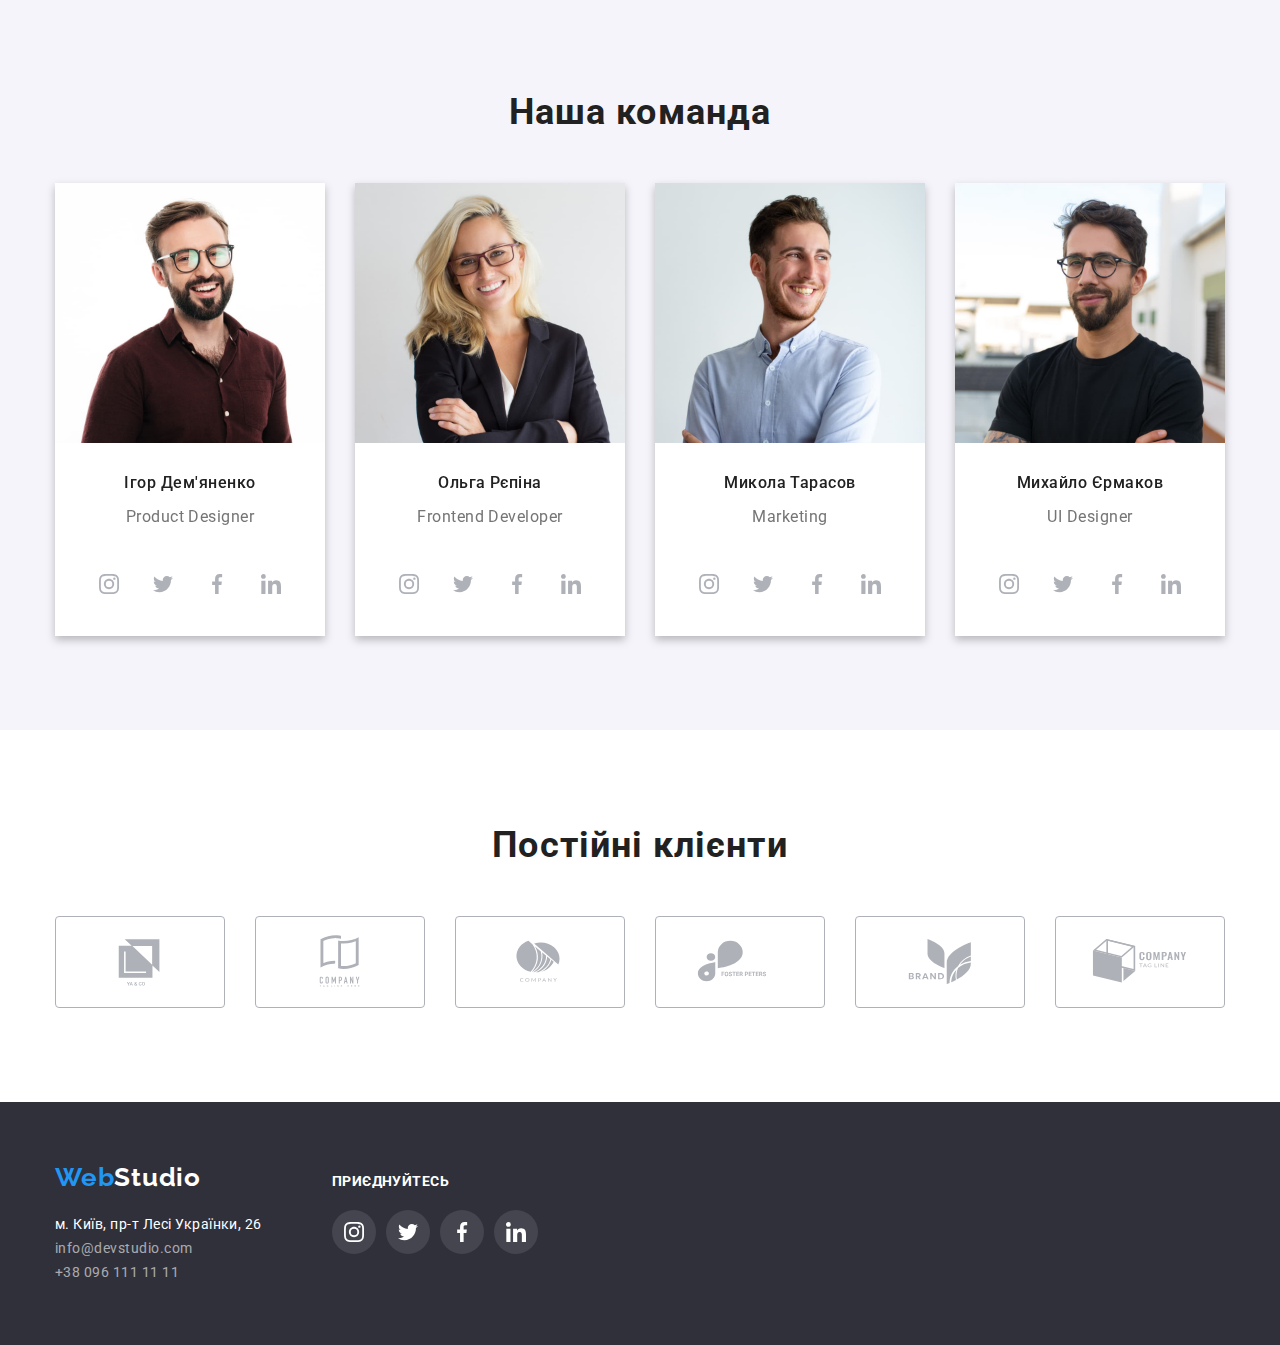
==== commit a8c7d5cd: "Adding js" ====
--- a/index.html
+++ b/index.html
@@ -17,7 +17,7 @@
   </head>
   <body>
     <!-- ФОРМА-->
-    <form class="form">
+    <!-- <form class="form">
       <div class="form-field">
         <input type="text" class="form-input" name="name" id="name" placeholder=" " />
         <label for="name" class="form-label">Ім'я</label>
@@ -51,7 +51,7 @@
       </div>
 
       <button type="submit">Залишити заявку</button>
-    </form>
+    </form> -->
 
     <header>
       <div class="container main-nav">
@@ -86,7 +86,7 @@
       <section class="hero">
         <div class="container">
           <h1 class="hero-title">Ефективні рішення для<br />вашого бізнесу</h1>
-          <button type="button" class="button primary">Замовити послугу</button>
+          <button type="button" class="button primary" data-modal-open>Замовити послугу</button>
         </div>
       </section>
       <section class="section">
@@ -433,6 +433,15 @@
           </ul>
         </div>
       </div>
+      <div class="backdrop" data-modal>
+        <div class="modal">
+          <button type="button" class="modal-close-button" data-modal-close>
+            <svg class="modal-close-btn-icon" width="18" height="18">
+              <use href="./images/icons.svg#icon-vector"></use>
+            </svg>
+          </button>
+        </div>
+      </div>
     </footer>
     <script src="./js/modal.js"></script>
   </body>
--- a/css/styles.css
+++ b/css/styles.css
@@ -485,7 +485,7 @@
 }
 
 /*Forms*/
-.form {
+/* .form {
   padding: 20px;
   margin: 20px;
   width: 600px;
@@ -536,7 +536,7 @@
 
 .form-input:focus ~ .form-icon {
   background-color: red;
-} 
+}  */
 
 .checkbox-label {
   display: inline-block;
@@ -634,8 +634,8 @@
   line-height: 1.6;
   letter-spacing: 0.03em;
 
-  overflow: scroll;
-  transform: translate(0,100%);
+  transform: translate(0,101%);
+  transition: transform 500ms linear;
 
   color: var(--primary-bg-color);
   background-color: rgba(33, 150, 243, 0.9);
@@ -651,6 +651,11 @@
   position: absolute;
   top: 0;
   left: 0;
+}
+
+.examples-link:hover .overlay,
+.examples-link:focus .overlay {
+  transform: translate(0,0);
 }
 
 .list .name {
@@ -793,3 +798,52 @@
   clip-path: inset(50%);
   margin: -1px;
 }
+
+/*--Modal Window--*/
+
+.backdrop.is-hidden {
+  opacity: 0;
+  visibility: hidden;
+  pointer-events: none;
+}
+
+.backdrop {
+  position: fixed;
+  width: 100%;
+  height: 100%;
+  top: 0;
+  left: 0;
+  background-color: rgba(0, 0, 0, 0.5);
+  z-index: 100;
+}
+
+.modal {
+  position: absolute;
+  top: 50%;
+  left: 50%;
+  transform: translate(-50%,-50%);
+
+  width: 528px;
+  height: 581px;
+
+  background-color: var(--primary-bg-color);
+  box-shadow: 0px 1px 3px rgba(0, 0, 0, 0.12), 0px 1px 1px rgba(0, 0, 0, 0.14), 0px 2px 1px rgba(0, 0, 0, 0.2);
+  border-radius: 4px;
+}
+
+.modal-close-button {
+  display: flex;
+  justify-content: center;
+  align-items: center;
+
+  background-color: transparent;
+  border: 1px solid rgba(0, 0, 0, 0.1);
+  width: 30px;
+  height: 30px;
+  border-radius: 50%;
+  padding: 0;
+
+  position: absolute;
+  right: 8px;
+  top: 8px;
+}
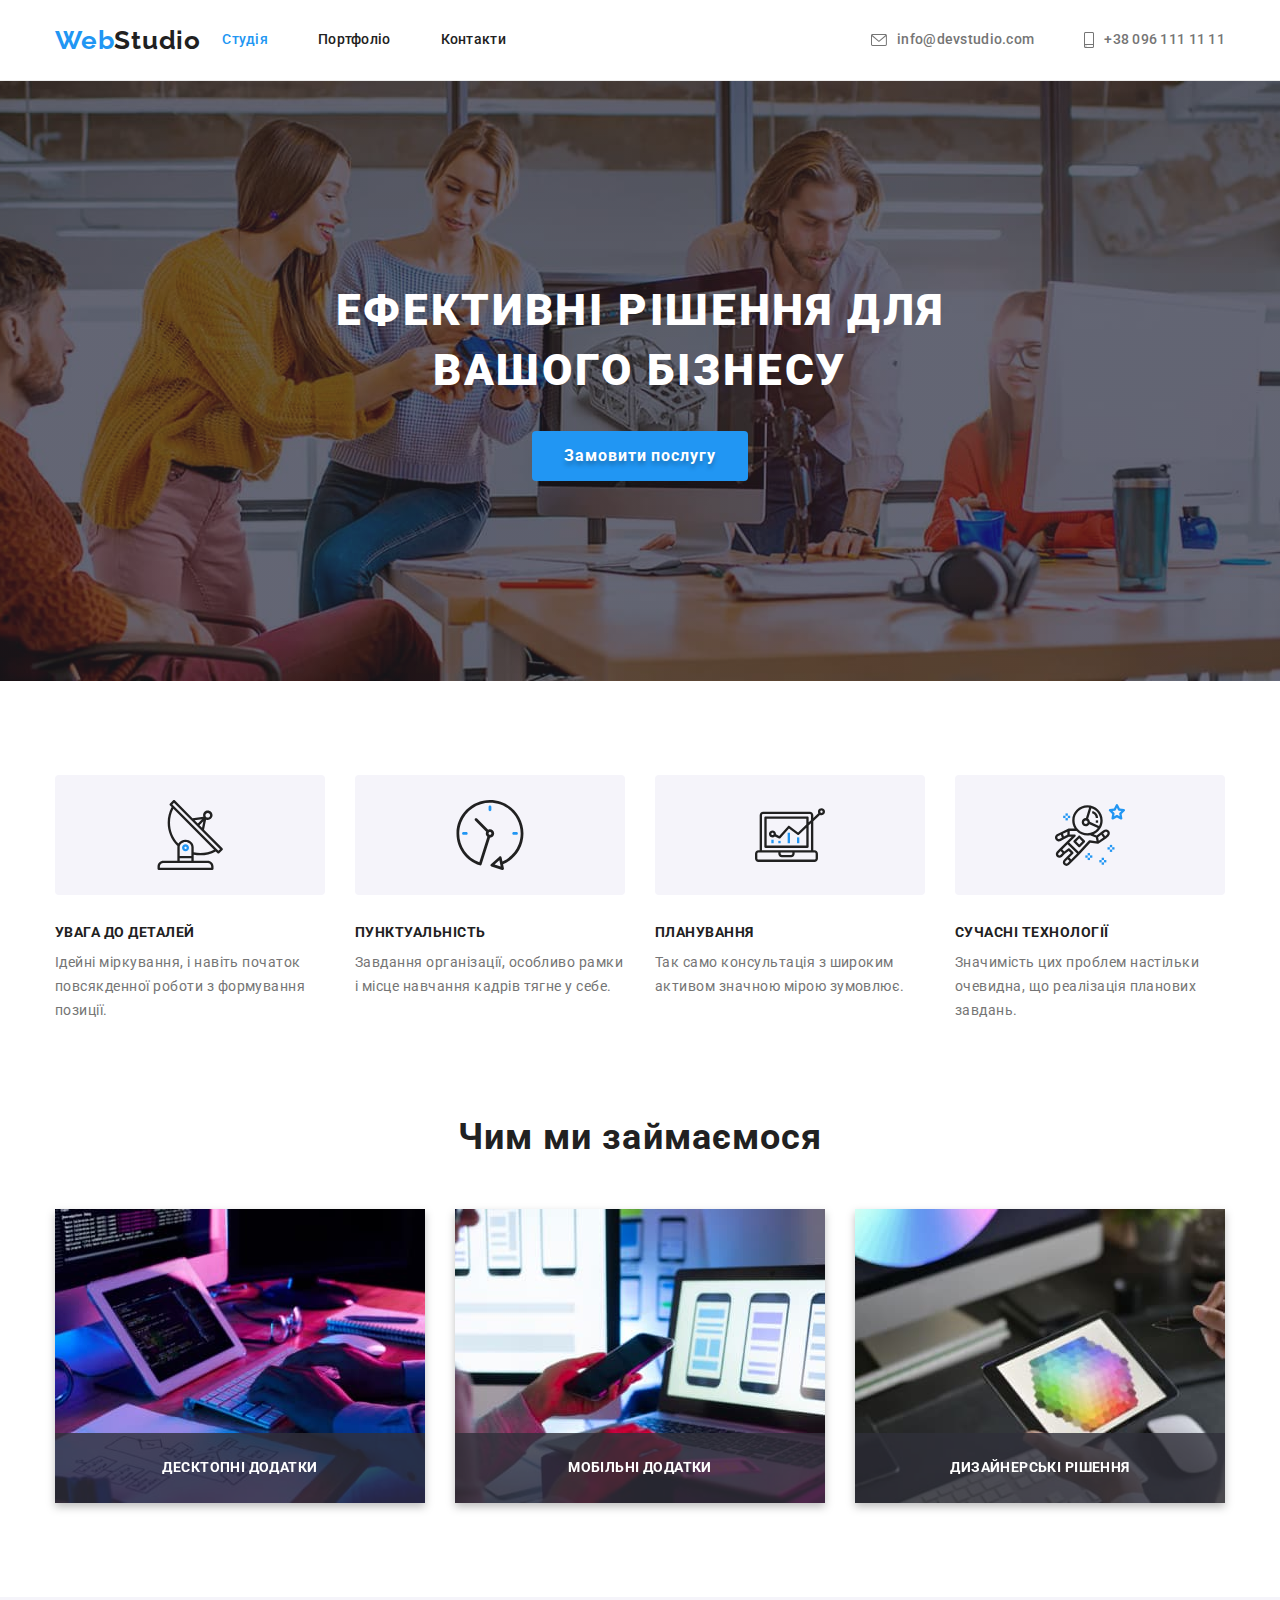
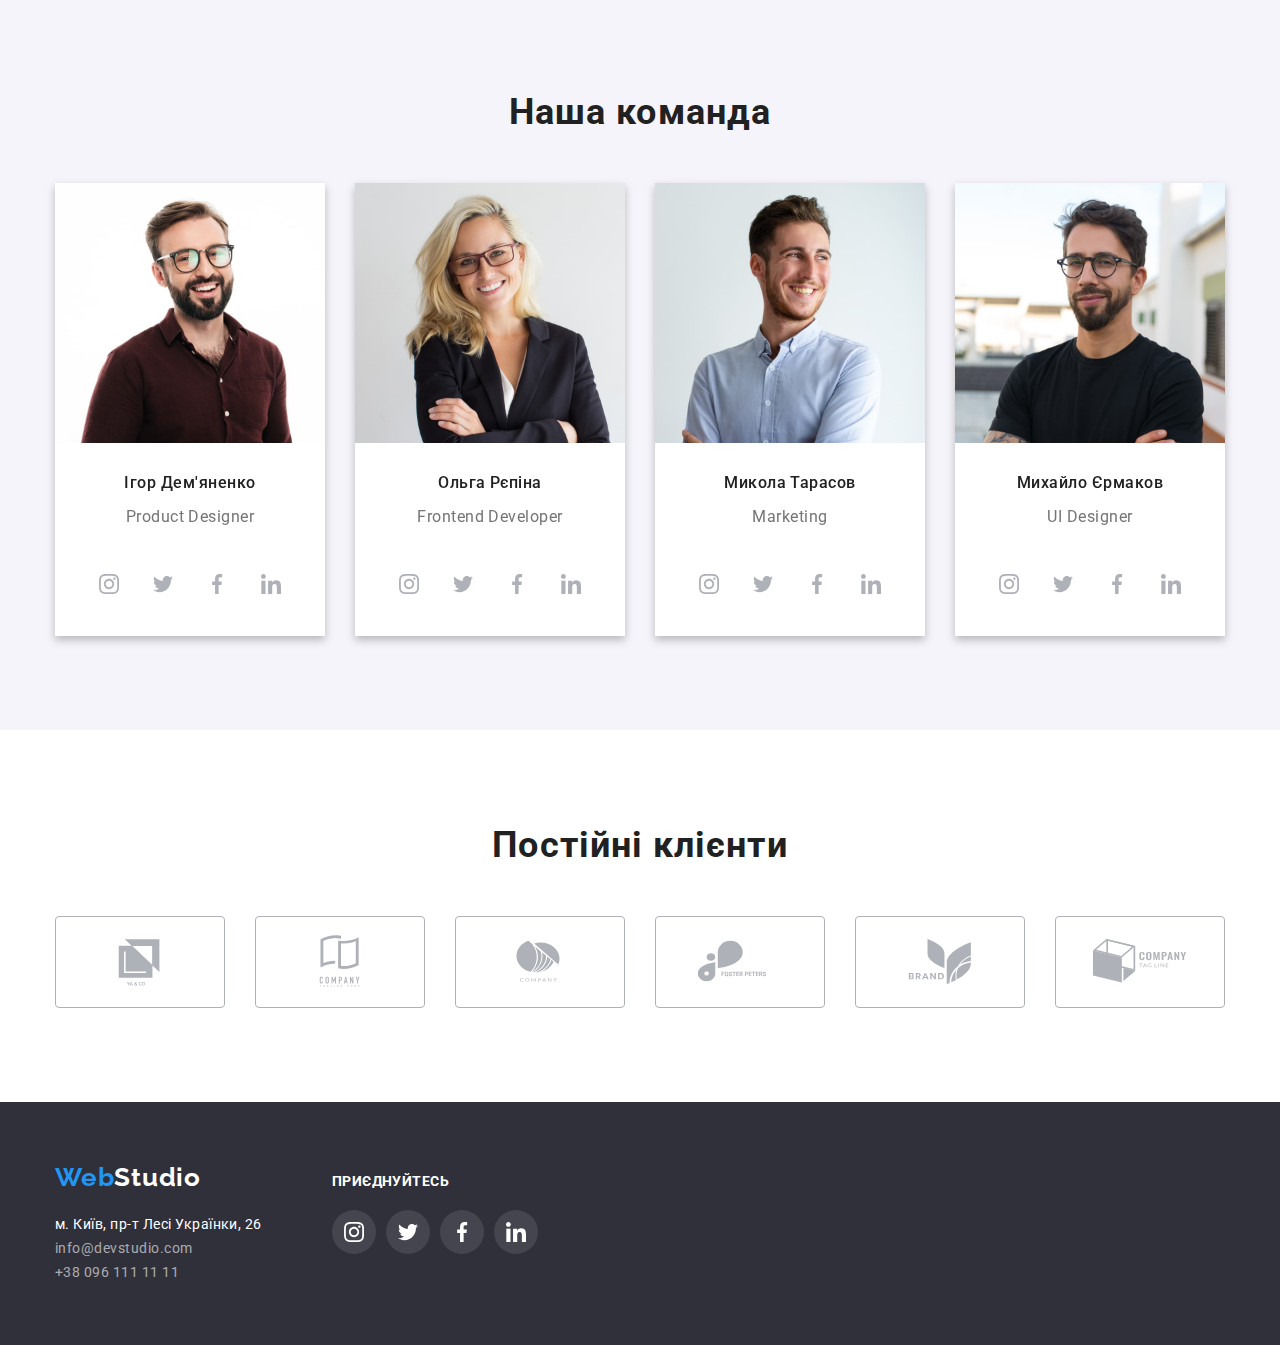
==== commit 13e6219f: "Corrections" ====
--- a/index.html
+++ b/index.html
@@ -433,11 +433,11 @@
           </ul>
         </div>
       </div>
-      <div class="backdrop" data-modal>
+      <div class="backdrop is-hidden" data-modal>
         <div class="modal">
           <button type="button" class="modal-close-button" data-modal-close>
             <svg class="modal-close-btn-icon" width="18" height="18">
-              <use href="./images/icons.svg#icon-vector"></use>
+              <use href="./images/icons.svg#icon-close"></use>
             </svg>
           </button>
         </div>
--- a/css/styles.css
+++ b/css/styles.css
@@ -357,6 +357,8 @@
 
 .section-list .social-icon {
   fill: currentColor;
+
+  transition: background-color 250ms cubic-bezier(0.4, 0, 0.2, 1);
 }
 
 .section-list .social-link:hover,
@@ -403,6 +405,8 @@
   color: #afb1b8;
   border: 1px solid #afb1b8;
   border-radius: 4px;
+
+  transition: background-color 250ms cubic-bezier(0.4, 0, 0.2, 1);
 }
 
 .clients-list .link-company:hover,
@@ -704,6 +708,8 @@
   font-size: 14px;
   line-height: 1.7;
   text-decoration: none;
+
+  transition: background-color 250ms cubic-bezier(0.4, 0, 0.2, 1);
 }
 
 .contact .info {
@@ -714,6 +720,8 @@
   font-size: 14px;
   line-height: 1.71;
   text-decoration: none;
+
+  transition: background-color 250ms cubic-bezier(0.4, 0, 0.2, 1);
 }
 
 .contact .info:hover,
@@ -801,12 +809,6 @@
 
 /*--Modal Window--*/
 
-.backdrop.is-hidden {
-  opacity: 0;
-  visibility: hidden;
-  pointer-events: none;
-}
-
 .backdrop {
   position: fixed;
   width: 100%;
@@ -815,6 +817,14 @@
   left: 0;
   background-color: rgba(0, 0, 0, 0.5);
   z-index: 100;
+
+  transition: opacity 250ms linear, visability 250ms linear;
+}
+
+.backdrop.is-hidden {
+  opacity: 0;
+  visibility: hidden;
+  pointer-events: none;
 }
 
 .modal {
@@ -829,6 +839,8 @@
   background-color: var(--primary-bg-color);
   box-shadow: 0px 1px 3px rgba(0, 0, 0, 0.12), 0px 1px 1px rgba(0, 0, 0, 0.14), 0px 2px 1px rgba(0, 0, 0, 0.2);
   border-radius: 4px;
+
+  transition: opacity 250ms linear, visability 250ms linear;
 }
 
 .modal-close-button {
